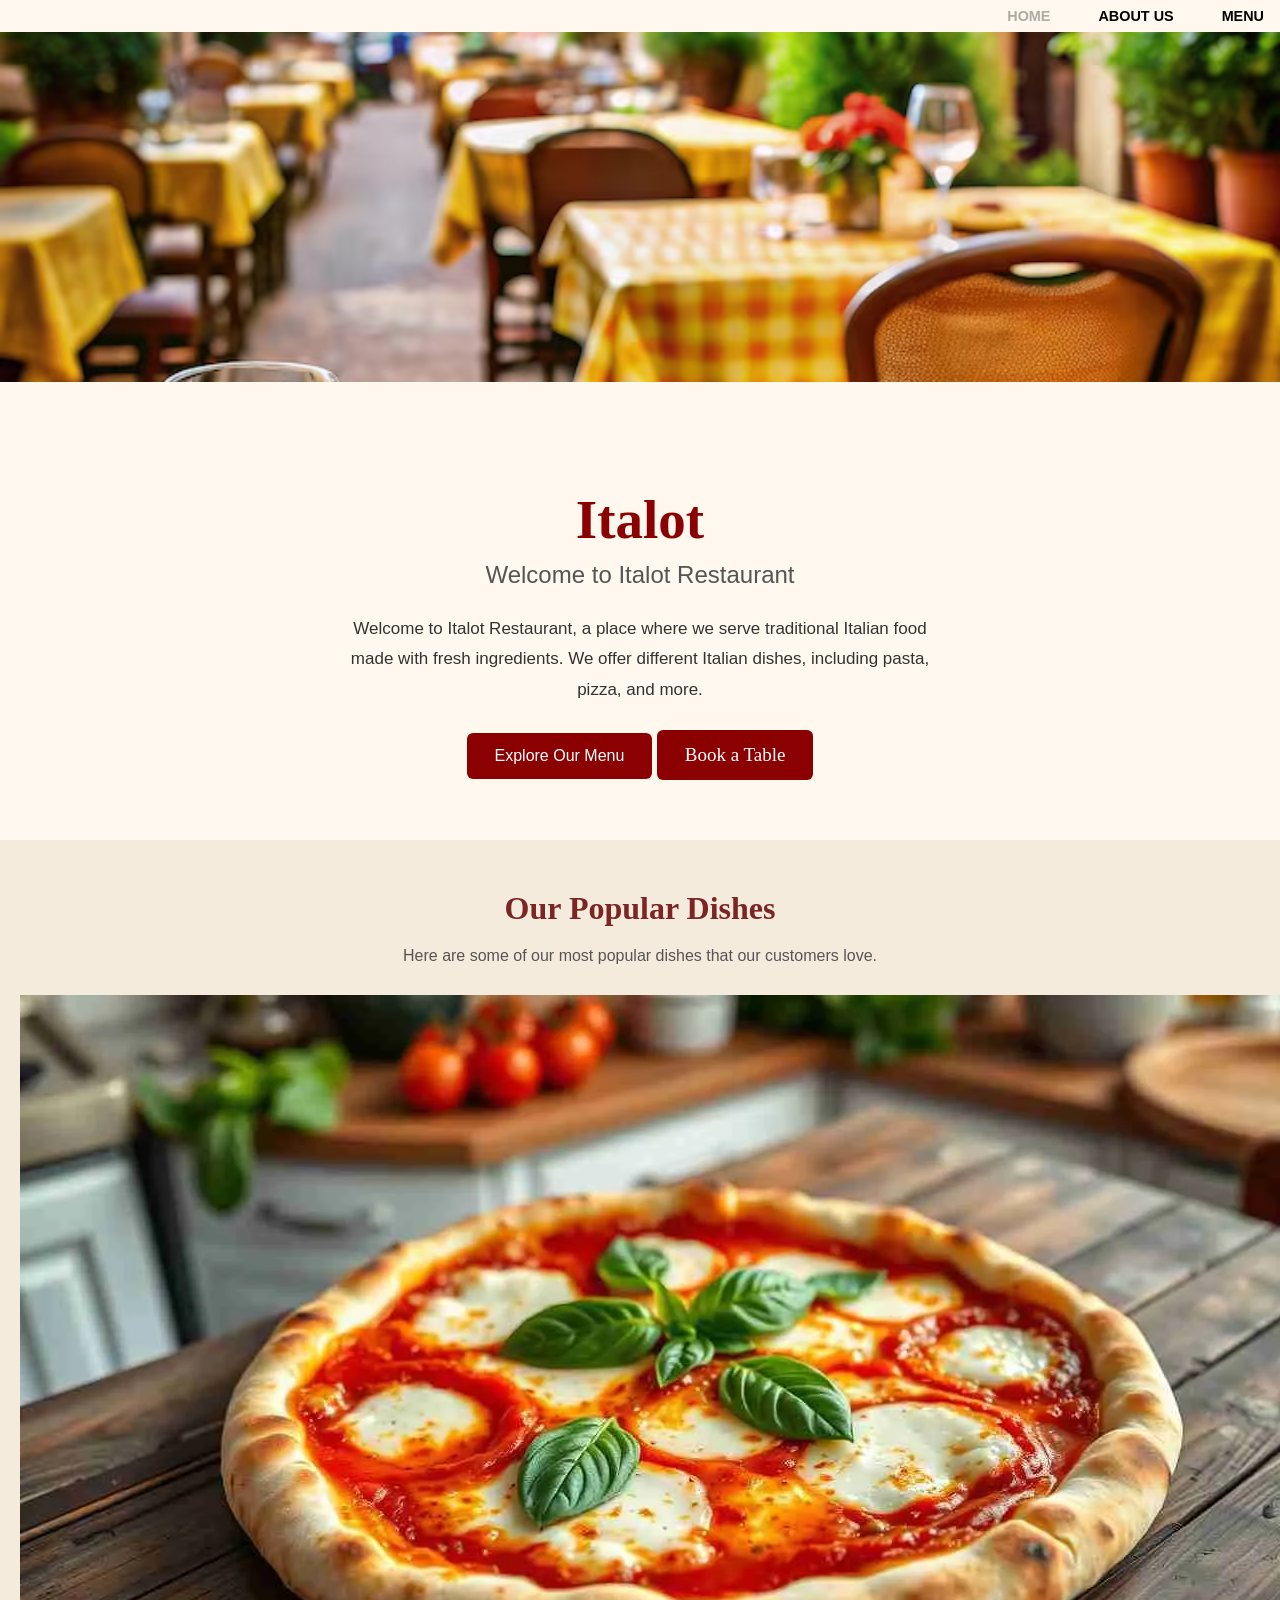
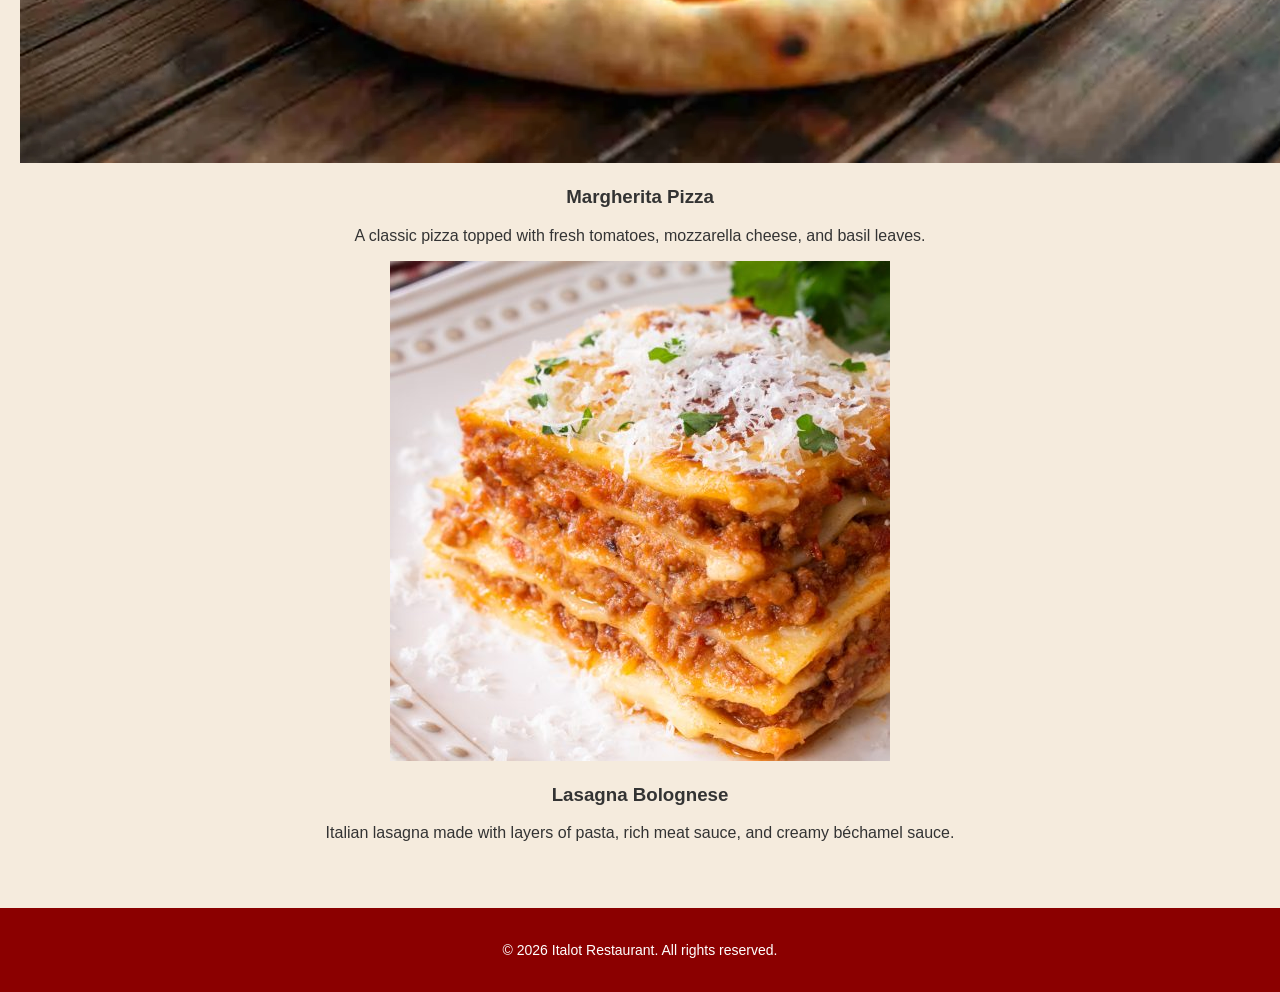
==== index.html @ 68dd1624 "corrigindo merge conflicts com a main, implementando modal de form e alinhando com paleta de cores d" ====
<!DOCTYPE html>
<html lang="en">
<head>
    <meta charset="UTF-8">
    <meta name="viewport" content="width=device-width, initial-scale=1.0">
    <title>Italot Restaurant</title>
    
    <link rel="stylesheet" href="css/nav.css">
    <link rel="stylesheet" href="css/home.css">
    <link rel="stylesheet" href="css/form.css">

    <link rel="icon" type="images/x-icon" href="/images/pizza_icon.png">

</head>
<body>
  <header>
    <div class="wrap bar">
      <nav aria-label="Primary">
        <ul>
            <li><a href="index.html" class="active" aria-current="page">Home</a></li>
            <li><a href="about.html">About us</a></li>
            <li><a href="menu.html">Menu</a></li>
        </ul>
      </nav>
    </div>
  </header>
  <main>
  <img src="images/restaurant.jpg" alt="Italian restaurant" class="restaurant-img">
    <section class="home">
      <h1>Italot</h1>
      <h2>Welcome to Italot Restaurant</h2>
      <p>
        Welcome to Italot Restaurant, a place where we serve traditional Italian food made with fresh ingredients. We offer different Italian dishes, including pasta, pizza, and more.
      </p>
      <a href="menu.html">Explore Our Menu</a>
      <button id="openModalBtn" class="primary-btn">Book a Table</button>

      <!-- The Modal Overlay -->
      <div id="reservationModal" class="modal-overlay hidden">
      <div class="modal-content">
          <button id="closeModalBtn" class="close-btn">&times;</button>
          
          <h2>Book a Table</h2>
          
          <div class="input-group">
          <label for="date">Date</label>
          <input type="date" id="date" value="2026-11-09">
          </div>

          <div class="input-group">
          <label>Party Size</label>
          <div class="party-size-selector">
              <button class="size-btn">1</button>
              <button class="size-btn active">2</button>
              <button class="size-btn">3</button>
              <button class="size-btn">4</button>
              <button class="size-btn">5+</button>
          </div>
          </div>

          <div class="time-slots-container">
          <label>Available Times</label>
          <!-- Time slots will be injected here by JavaScript -->
          <div id="timeGrid" class="time-grid"></div>
          </div>

          <div class="email-group">
              <label>Email Address</label>
              <input type="email" id="notifyEmail" placeholder="Enter your email address" required>
          </div>

          <div class="notify-section">
          <p class="scarcity-text">Can't find your preferred time?</p>
          <button id="notifyBtn" class="action-btn notify">Set a Notify Alert</button>
          </div>
      </div>
      </div>
    </section>

    <section class="featured">
        <h2>Our Popular Dishes</h2>
        <p>
            Here are some of our most popular dishes that our customers love.
        </p>
        <div id = "food">
            <img src="images/pizza.jpg" alt="Margherita Pizza">
            <h3>
                Margherita Pizza
            </h3>
        <p> A classic pizza topped with fresh tomatoes, mozzarella cheese, and basil leaves.</p>

        </div>
        <div id = "food">
          <img src="images/lasagna.jpg" alt="Lasagna Bolognese">
            <h3>
                Lasagna Bolognese
            </h3>
            <p>
                Italian lasagna made with layers of pasta, rich meat sauce, and creamy béchamel sauce.
            </p>
        </div>
    </section>
    </main>
<footer>
  <p>&copy; 2026 Italot Restaurant. All rights reserved.</p>
</footer>

  <script src="../javascript/script.js"></script>
</body>
</html>
---- css/nav.css ----
header {
  position: sticky;
  top: 0;
  z-index: 10;
  background: rgba(18, 16, 22, 0); 
}

nav ul {
  list-style: none;
  margin: 0;
  padding: 0;
  display: flex;
  gap: 1rem;
  flex-wrap: wrap;
  justify-content: flex-end;
  align-items: center;
}

nav a {
  position: relative;
  display: block;
  text-transform: uppercase;
  padding: 8px 16px;
  text-decoration: none;
  font-weight: 600;
  font-size: 0.9rem;
  color: #000000;
}

nav a.active {
  color: #00000050;
}

nav a:hover {
  color: #00000050;
}
---- css/home.css ----
body{
    font-family: Arial, sans-serif;
    margin: 0;
    background-color: #fff8ee;
    color: #333;
}
/*For the restaurant image used on the home page*/
.restaurant-img{
    display: block;
    width: 100%;
    height: 350px;
    object-fit: cover;
}
/*For the Home section*/
.home{
    text-align: center;
    padding: 60px 20px;
}
.home h1{
    font-family: Georgia, serif;
    color: darkred;
    font-size: 55px;
    margin-bottom: 10px;
}
.home h2{
    font-size: 24px;
    font-weight: normal;
    color: #555;
}
.home p{
    line-height: 1.8;
    max-width: 600px;
    margin: 25px auto;
    font-size: 17px;
}
.home a{
    display: inline-block;
    background-color: darkred;
    color: white;
    text-decoration: none;
    padding: 14px 28px;
    border-radius: 6px;
}
.home a:hover{
    background-color: #5a1919;
}
/*For the popular dishes section*/
.featured{
    background-color: #f5ebdd;
    text-align: center;
    padding: 50px 20px;
}
.featured h2{
    color: #7b2525;
    font-size: 32px;
    font-family: Georgia, serif;
}
.featured > p{
    color: #555;
    margin-bottom: 30px;
}
.food {
    display: inline-block;
    background-color: white;
    width: 280px;
    margin: 15px;
    border-radius: 10px;
    overflow: hidden;
    vertical-align: top;
    box-shadow: 0 4px 12px rgba(0, 0, 0, 0.1);
}
.food img {
    display: block;
    width: 100%;
    height: 190px;
    object-fit: cover;
}
.food h3 {
    color: #7b2525;
    margin: 20px 15px 10px;
}
.food p {
    padding: 0 20px 20px;
    line-height: 1.6;
}
/*For the footer section*/
footer{
    background-color: darkred;
    color: white;
    text-align: center;
    padding: 20px;
    font-size: 14px;
}
/* Mobile Design */
@media (max-width: 600px) {
    .restaurant-img{
        height: 220px;
    }
.home {
    padding: 25px 15px;
  }
.home h1{
    font-size: 32px;
}
.home h2{
    font-size: 20px;
}
.food {
    display: block;
    width: auto;
    max-width: 300px;
    margin: 15px auto;
}
nav ul{
    flex-wrap: wrap;
}
}
---- css/form.css ----
/* Base styles */
body { font-family: -apple-system, BlinkMacSystemFont, "Segoe UI", Roboto, sans-serif; }
.primary-btn { padding: 14px 28px; font-size: 19px; background: darkred; color: #fff; border: none; border-radius: 6px; cursor: pointer; font-family: Georgia, serif; }
.primary-btn:hover { background: #5a1919; }

/* Modal Overlay & Positioning */
.modal-overlay {
  position: fixed;
  top: 0; left: 0; width: 100%; height: 100%;
  display: flex;
  align-items: center;
  justify-content: center;
  z-index: 1000;
  opacity: 1;
  transition: opacity 0.3s ease;
}
.modal-overlay.hidden {
  opacity: 0;
  pointer-events: none;
}

/* Modal Box */
.modal-content {
  background: white;
  padding: 30px;
  border-radius: 12px;
  width: 90%;
  max-width: 400px;
  position: relative;
  box-shadow: 0 10px 25px rgba(0,0,0,0.2);
  transform: translateY(0);
  transition: transform 0.3s ease;
}
.modal-overlay.hidden .modal-content {
  transform: translateY(20px);
}

/* Close Button */
.close-btn {
  position: absolute;
  top: 15px; right: 15px;
  background: none; border: none;
  font-size: 1.5rem; color: #666;
  cursor: pointer;
}
.close-btn:hover { color: darkred; }

/* Form Elements */
h2 { margin-top: 0; margin-bottom: 20px; }
.input-group { margin-bottom: 20px; }
.input-group label { display: block; font-weight: 600; margin-bottom: 8px; }
input[type="date"] { width: 100%; padding: 10px; border: 1px solid #ccc; border-radius: 6px; box-sizing: border-box; font-family: inherit; }

.email-group {
    text-align:left;
    margin-top: 30px;
}

.party-size-selector, .time-grid { display: grid; gap: 10px; }
.party-size-selector { grid-template-columns: repeat(5, 1fr); }
.time-grid { grid-template-columns: repeat(3, 1fr); }

button.size-btn, button.time-btn {
  padding: 10px; border: 1px solid #ddd; border-radius: 6px;
  background: white; cursor: pointer; font-weight: 500;
}
button.size-btn.active, button.time-btn.active {
  background: darkred; color: #fff; border-color: darkred;
}
button.time-btn.available:hover { border-color: darkred; }
button.time-btn.sold-out {
  opacity: 0.4; background: #f0f0f0; cursor: not-allowed; text-decoration: line-through;
}

.notify-section { margin-top: 0px; padding-top: 20px; border-top: 1px solid #eee; text-align: center; }
.scarcity-text { font-size: 0.9em; color: #666; margin-bottom: 10px; }
.action-btn.notify { width: 100%; background: darkred; color: white; padding: 12px; border: none; border-radius: 6px; cursor: pointer; }
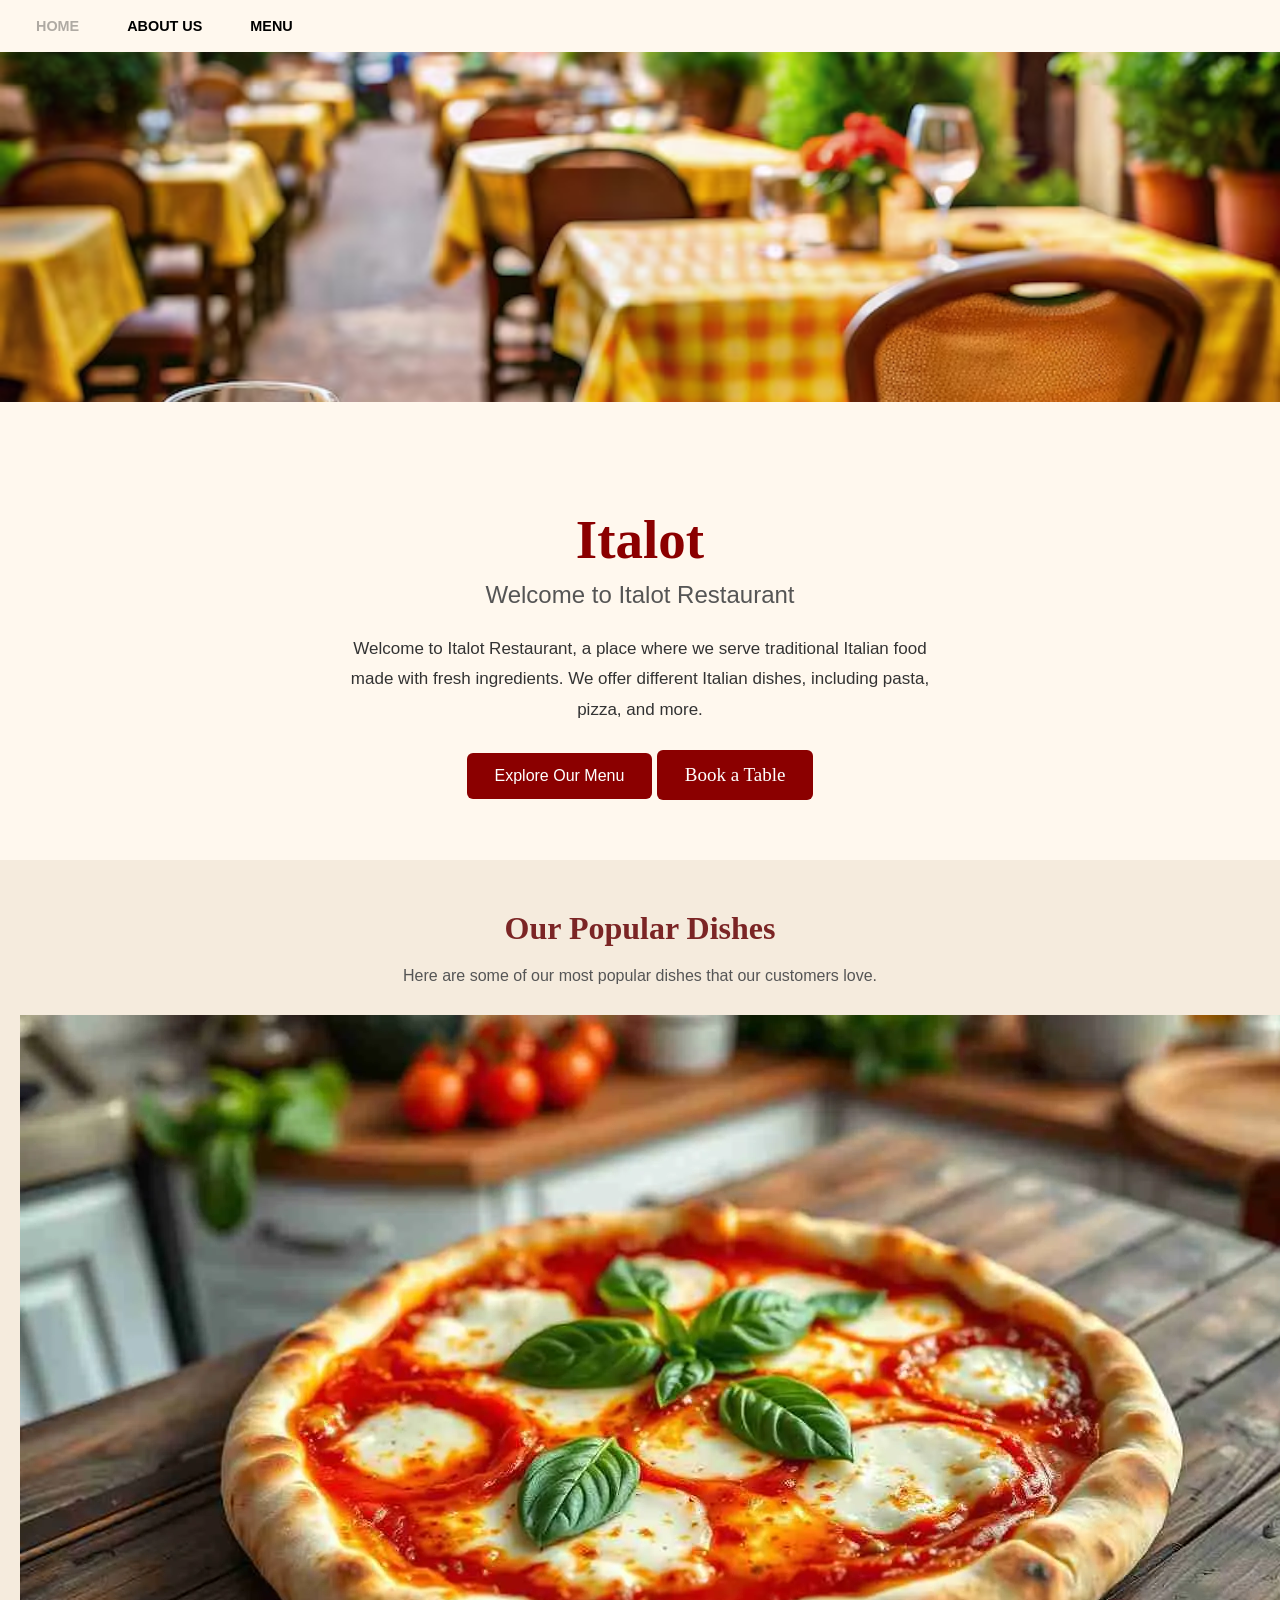
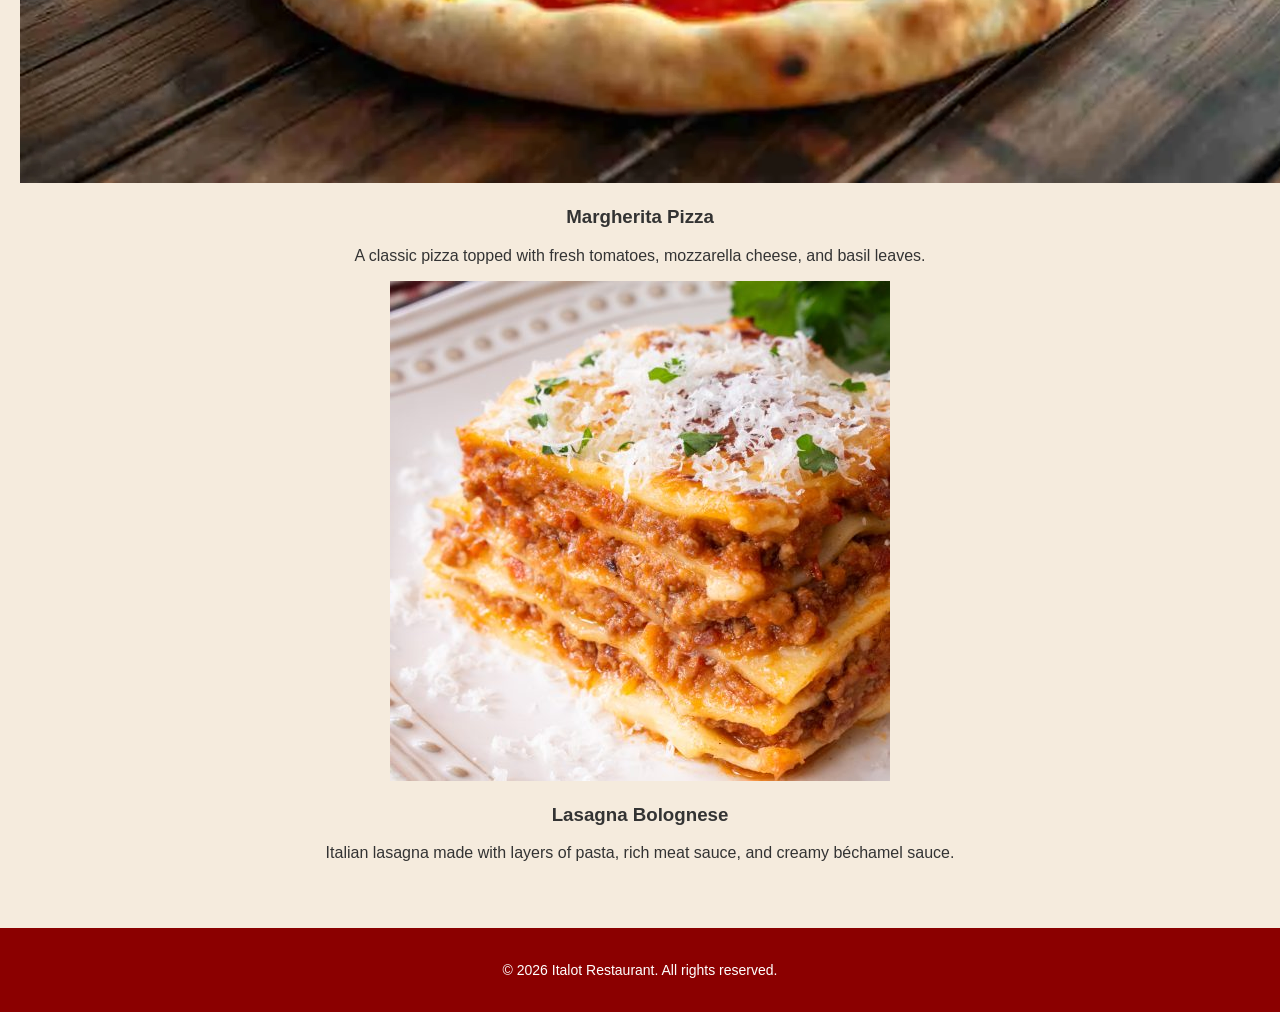
==== commit b42ecda3: "implementando hamburguer menu" ====
--- a/index.html
+++ b/index.html
@@ -15,17 +15,26 @@
 <body>
   <header>
     <div class="wrap bar">
+
+      <button class="hamburger" aria-label="Open menu" aria-expanded="false">
+        <span class="bar-line"></span>
+        <span class="bar-line"></span>
+        <span class="bar-line"></span>
+      </button>
+
       <nav aria-label="Primary">
         <ul>
-            <li><a href="index.html" class="active" aria-current="page">Home</a></li>
-            <li><a href="about.html">About us</a></li>
-            <li><a href="menu.html">Menu</a></li>
+            <li><a href="#home" class="active" aria-current="page">Home</a></li>
+            <li><a href="pages/about.html">About us</a></li>
+            <li><a href="pages/menu.html">Menu</a></li>
         </ul>
       </nav>
     </div>
   </header>
+
+
   <main>
-  <img src="images/restaurant.jpg" alt="Italian restaurant" class="restaurant-img">
+    <img src="images/restaurant.jpg" alt="Italian restaurant" class="restaurant-img">
     <section class="home">
       <h1>Italot</h1>
       <h2>Welcome to Italot Restaurant</h2>
@@ -35,7 +44,6 @@
       <a href="menu.html">Explore Our Menu</a>
       <button id="openModalBtn" class="primary-btn">Book a Table</button>
 
-      <!-- The Modal Overlay -->
       <div id="reservationModal" class="modal-overlay hidden">
       <div class="modal-content">
           <button id="closeModalBtn" class="close-btn">&times;</button>
@@ -60,7 +68,6 @@
 
           <div class="time-slots-container">
           <label>Available Times</label>
-          <!-- Time slots will be injected here by JavaScript -->
           <div id="timeGrid" class="time-grid"></div>
           </div>
 
@@ -100,7 +107,7 @@
             </p>
         </div>
     </section>
-    </main>
+  </main>
 <footer>
   <p>&copy; 2026 Italot Restaurant. All rights reserved.</p>
 </footer>
--- a/css/nav.css
+++ b/css/nav.css
@@ -1,36 +1,97 @@
-header {
-  position: sticky;
-  top: 0;
-  z-index: 10;
-  background: rgba(18, 16, 22, 0); 
-}
-
-nav ul {
-  list-style: none;
-  margin: 0;
-  padding: 0;
-  display: flex;
-  gap: 1rem;
-  flex-wrap: wrap;
-  justify-content: flex-end;
-  align-items: center;
-}
-
-nav a {
-  position: relative;
-  display: block;
-  text-transform: uppercase;
-  padding: 8px 16px;
-  text-decoration: none;
-  font-weight: 600;
-  font-size: 0.9rem;
-  color: #000000;
-}
-
-nav a.active {
-  color: #00000050;
-}
-
-nav a:hover {
-  color: #00000050;
+/* CSS for the desktop navigation */
+header {
+  position: sticky;
+  top: 0;
+  z-index: 10;
+  background: rgba(18, 16, 22, 0); 
+}
+
+.wrap.bar {
+  display: flex;
+  align-items: center;
+  justify-content: space-between;
+  width: 100%;
+  padding: 10px 20px;
+  box-sizing: border-box;
+}
+
+/* styling the navigation menu */
+nav ul {
+  list-style: none;
+  margin: 0;
+  padding: 0;
+  display: flex;
+  gap: 1rem;
+  flex-wrap: wrap;
+  justify-content: flex-end;
+  align-items: center;
+}
+
+nav a {
+  position: relative;
+  display: block;
+  text-transform: uppercase;
+  padding: 8px 16px;
+  text-decoration: none;
+  font-weight: 600;
+  font-size: 0.9rem;
+  color: #000000;
+}
+
+/* adding a hover effect to the nav links and changing the color for active item */
+nav a.active {
+  color: #00000050;
+}
+
+nav a:hover {
+  color: #00000050;
+}
+
+/* hamburger button */
+.hamburger {
+  display: none;
+  background: none;
+  border: none;
+  cursor: pointer;
+  padding: 10px;
+  gap: 5px;
+  flex-direction: column;
+  margin-right: auto;
+}
+
+.hamburger .bar-line {
+  display: block;
+  width: 25px;
+  height: 3px;
+  background-color: black;
+  transition: all 0.3s ease;
+}
+
+/* making the nav system responsive to cell */
+@media (max-width: 768px) {
+  .hamburger {
+    display: flex;
+  }
+
+  nav ul {
+    display: none; 
+    flex-direction: column; 
+    position: absolute;
+    top: 100%; 
+    left: 0;
+    width: 100%;
+    background-color: #ffffff;
+    padding: 20px 0;
+    box-shadow: 0 4px 10px rgba(0,0,0,0.1); 
+  }
+
+  nav ul li {
+    width: 100%;
+    text-align: center;
+    padding: 5px 0;
+  }
+
+  nav ul.ativo {
+    display: flex;
+  }
 }
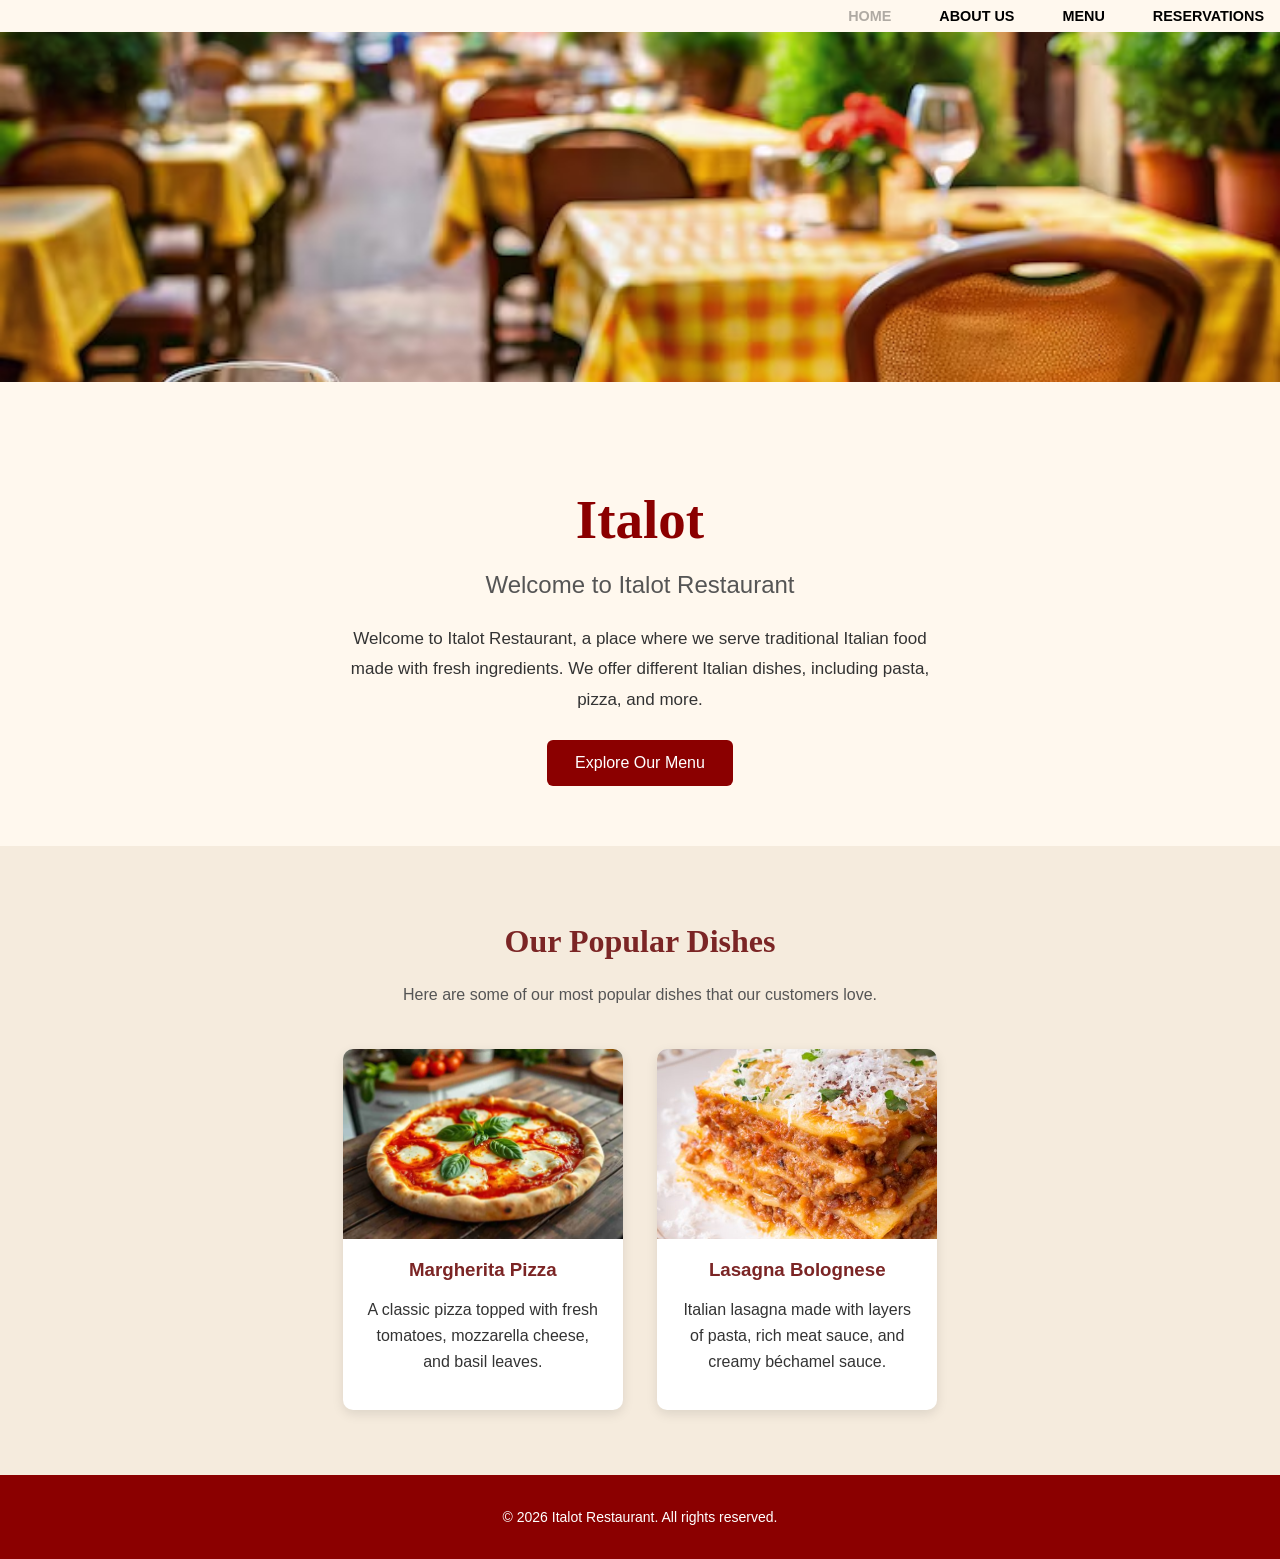
==== commit 8a35d77f: "Update home about and menu pages" ====
--- a/index.html
+++ b/index.html
@@ -3,38 +3,28 @@
 <head>
     <meta charset="UTF-8">
     <meta name="viewport" content="width=device-width, initial-scale=1.0">
-    <title>Italot Restaurant</title>
+    <title>Assignment 1</title>
     
     <link rel="stylesheet" href="css/nav.css">
     <link rel="stylesheet" href="css/home.css">
-    <link rel="stylesheet" href="css/form.css">
-
-    <link rel="icon" type="images/x-icon" href="/images/pizza_icon.png">
 
 </head>
 <body>
   <header>
     <div class="wrap bar">
-
-      <button class="hamburger" aria-label="Open menu" aria-expanded="false">
-        <span class="bar-line"></span>
-        <span class="bar-line"></span>
-        <span class="bar-line"></span>
-      </button>
-
       <nav aria-label="Primary">
         <ul>
-            <li><a href="#home" class="active" aria-current="page">Home</a></li>
-            <li><a href="pages/about.html">About us</a></li>
-            <li><a href="pages/menu.html">Menu</a></li>
+            <li><a href="index.html" class="active" aria-current="page">Home</a></li>
+            <li><a href="about.html">About us</a></li>
+            <li><a href="menu.html">Menu</a></li>
+            <li><a href="form/form.html">Reservations</a></li>
+
         </ul>
       </nav>
     </div>
   </header>
-
-
   <main>
-    <img src="images/restaurant.jpg" alt="Italian restaurant" class="restaurant-img">
+  <img src="images/restaurant.jpg" alt="Italian restaurant" class="restaurant-img">
     <section class="home">
       <h1>Italot</h1>
       <h2>Welcome to Italot Restaurant</h2>
@@ -42,46 +32,6 @@
         Welcome to Italot Restaurant, a place where we serve traditional Italian food made with fresh ingredients. We offer different Italian dishes, including pasta, pizza, and more.
       </p>
       <a href="menu.html">Explore Our Menu</a>
-      <button id="openModalBtn" class="primary-btn">Book a Table</button>
-
-      <div id="reservationModal" class="modal-overlay hidden">
-      <div class="modal-content">
-          <button id="closeModalBtn" class="close-btn">&times;</button>
-          
-          <h2>Book a Table</h2>
-          
-          <div class="input-group">
-          <label for="date">Date</label>
-          <input type="date" id="date" value="2026-11-09">
-          </div>
-
-          <div class="input-group">
-          <label>Party Size</label>
-          <div class="party-size-selector">
-              <button class="size-btn">1</button>
-              <button class="size-btn active">2</button>
-              <button class="size-btn">3</button>
-              <button class="size-btn">4</button>
-              <button class="size-btn">5+</button>
-          </div>
-          </div>
-
-          <div class="time-slots-container">
-          <label>Available Times</label>
-          <div id="timeGrid" class="time-grid"></div>
-          </div>
-
-          <div class="email-group">
-              <label>Email Address</label>
-              <input type="email" id="notifyEmail" placeholder="Enter your email address" required>
-          </div>
-
-          <div class="notify-section">
-          <p class="scarcity-text">Can't find your preferred time?</p>
-          <button id="notifyBtn" class="action-btn notify">Set a Notify Alert</button>
-          </div>
-      </div>
-      </div>
     </section>
 
     <section class="featured">
@@ -89,7 +39,7 @@
         <p>
             Here are some of our most popular dishes that our customers love.
         </p>
-        <div id = "food">
+        <div class = "food">
             <img src="images/pizza.jpg" alt="Margherita Pizza">
             <h3>
                 Margherita Pizza
@@ -97,7 +47,7 @@
         <p> A classic pizza topped with fresh tomatoes, mozzarella cheese, and basil leaves.</p>
 
         </div>
-        <div id = "food">
+        <div class = "food">
           <img src="images/lasagna.jpg" alt="Lasagna Bolognese">
             <h3>
                 Lasagna Bolognese
@@ -107,11 +57,9 @@
             </p>
         </div>
     </section>
-  </main>
+    </main>
 <footer>
   <p>&copy; 2026 Italot Restaurant. All rights reserved.</p>
 </footer>
-
-  <script src="../javascript/script.js"></script>
 </body>
 </html>
--- a/css/nav.css
+++ b/css/nav.css
@@ -1,4 +1,3 @@
-/* CSS for the desktop navigation */
 header {
   position: sticky;
   top: 0;
@@ -6,16 +5,6 @@
   background: rgba(18, 16, 22, 0); 
 }
 
-.wrap.bar {
-  display: flex;
-  align-items: center;
-  justify-content: space-between;
-  width: 100%;
-  padding: 10px 20px;
-  box-sizing: border-box;
-}
-
-/* styling the navigation menu */
 nav ul {
   list-style: none;
   margin: 0;
@@ -38,60 +27,10 @@
   color: #000000;
 }
 
-/* adding a hover effect to the nav links and changing the color for active item */
 nav a.active {
   color: #00000050;
 }
 
 nav a:hover {
   color: #00000050;
-}
-
-/* hamburger button */
-.hamburger {
-  display: none;
-  background: none;
-  border: none;
-  cursor: pointer;
-  padding: 10px;
-  gap: 5px;
-  flex-direction: column;
-  margin-right: auto;
-}
-
-.hamburger .bar-line {
-  display: block;
-  width: 25px;
-  height: 3px;
-  background-color: black;
-  transition: all 0.3s ease;
-}
-
-/* making the nav system responsive to cell */
-@media (max-width: 768px) {
-  .hamburger {
-    display: flex;
-  }
-
-  nav ul {
-    display: none; 
-    flex-direction: column; 
-    position: absolute;
-    top: 100%; 
-    left: 0;
-    width: 100%;
-    background-color: #ffffff;
-    padding: 20px 0;
-    box-shadow: 0 4px 10px rgba(0,0,0,0.1); 
-  }
-
-  nav ul li {
-    width: 100%;
-    text-align: center;
-    padding: 5px 0;
-  }
-
-  nav ul.ativo {
-    display: flex;
-  }
 }
--- a/css/home.css
+++ b/css/home.css
@@ -4,14 +4,14 @@
     background-color: #fff8ee;
     color: #333;
 }
-/*For the restaurant image used on the home page*/
+/*para a image do restaurante na primeira pagina*/
 .restaurant-img{
     display: block;
     width: 100%;
     height: 350px;
     object-fit: cover;
 }
-/*For the Home section*/
+/*para a parte da home page*/
 .home{
     text-align: center;
     padding: 60px 20px;
@@ -44,7 +44,7 @@
 .home a:hover{
     background-color: #5a1919;
 }
-/*For the popular dishes section*/
+/*para a parte de popular dishes*/
 .featured{
     background-color: #f5ebdd;
     text-align: center;
@@ -83,7 +83,7 @@
     padding: 0 20px 20px;
     line-height: 1.6;
 }
-/*For the footer section*/
+/*para a parte footer*/
 footer{
     background-color: darkred;
     color: white;
@@ -91,27 +91,39 @@
     padding: 20px;
     font-size: 14px;
 }
-/* Mobile Design */
+.restaurant-img, .food img {
+    max-width: 100%;
+}
+
+.food {
+    box-sizing: border-box;
+}
+/* Design pro Cell */
 @media (max-width: 600px) {
-    .restaurant-img{
+    .restaurant-img {
         height: 220px;
     }
-.home {
-    padding: 25px 15px;
-  }
-.home h1{
-    font-size: 32px;
-}
-.home h2{
-    font-size: 20px;
-}
-.food {
-    display: block;
-    width: auto;
-    max-width: 300px;
-    margin: 15px auto;
-}
-nav ul{
-    flex-wrap: wrap;
-}
+
+    .home {
+        padding: 25px 15px;
+    }
+
+    .home h1 {
+        font-size: 32px;
+    }
+
+    .home h2 {
+        font-size: 20px;
+    }
+
+    .food {
+        display: block;
+        width: 100%;
+        max-width: 300px;
+        margin: 15px auto;
+    }
+
+    nav ul {
+        flex-wrap: wrap;
+    }
 }
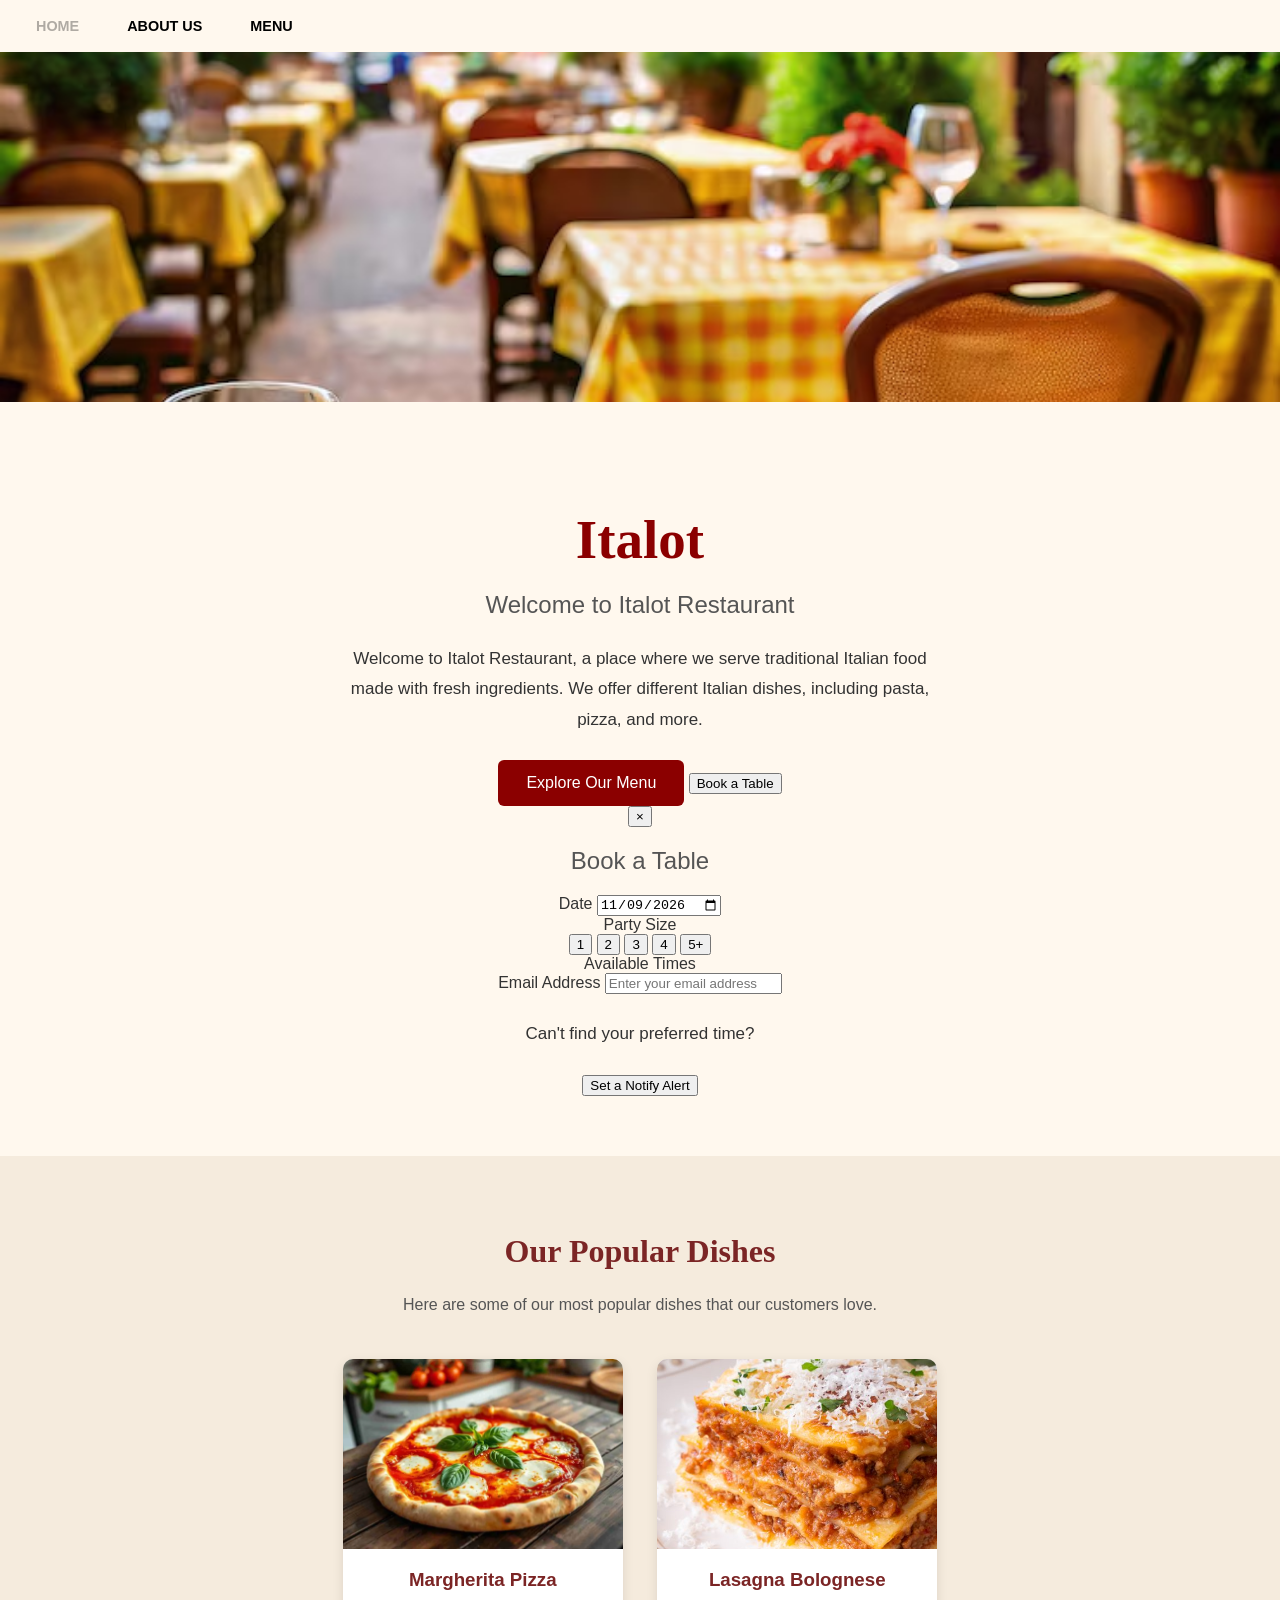
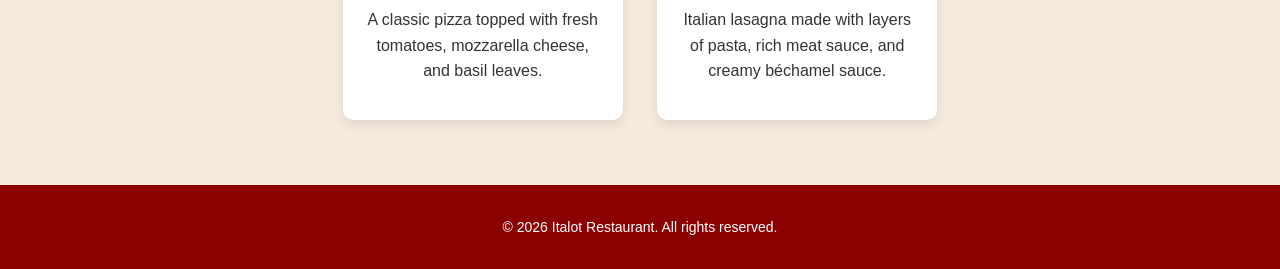
==== commit 5e6bcac1: "corrigindo conflict vindo da main" ====
--- a/index.html
+++ b/index.html
@@ -12,19 +12,26 @@
 <body>
   <header>
     <div class="wrap bar">
+
+      <button class="hamburger" aria-label="Open menu" aria-expanded="false">
+        <span class="bar-line"></span>
+        <span class="bar-line"></span>
+        <span class="bar-line"></span>
+      </button>
+
       <nav aria-label="Primary">
         <ul>
             <li><a href="index.html" class="active" aria-current="page">Home</a></li>
-            <li><a href="about.html">About us</a></li>
-            <li><a href="menu.html">Menu</a></li>
-            <li><a href="form/form.html">Reservations</a></li>
-
+            <li><a href="pages/about.html">About us</a></li>
+            <li><a href="pages/menu.html">Menu</a></li>
         </ul>
       </nav>
     </div>
   </header>
+
+
   <main>
-  <img src="images/restaurant.jpg" alt="Italian restaurant" class="restaurant-img">
+    <img src="images/restaurant.jpg" alt="Italian restaurant" class="restaurant-img">
     <section class="home">
       <h1>Italot</h1>
       <h2>Welcome to Italot Restaurant</h2>
@@ -32,6 +39,46 @@
         Welcome to Italot Restaurant, a place where we serve traditional Italian food made with fresh ingredients. We offer different Italian dishes, including pasta, pizza, and more.
       </p>
       <a href="menu.html">Explore Our Menu</a>
+      <button id="openModalBtn" class="primary-btn">Book a Table</button>
+
+      <div id="reservationModal" class="modal-overlay hidden">
+      <div class="modal-content">
+          <button id="closeModalBtn" class="close-btn">&times;</button>
+          
+          <h2>Book a Table</h2>
+          
+          <div class="input-group">
+          <label for="date">Date</label>
+          <input type="date" id="date" value="2026-11-09">
+          </div>
+
+          <div class="input-group">
+          <label>Party Size</label>
+          <div class="party-size-selector">
+              <button class="size-btn">1</button>
+              <button class="size-btn active">2</button>
+              <button class="size-btn">3</button>
+              <button class="size-btn">4</button>
+              <button class="size-btn">5+</button>
+          </div>
+          </div>
+
+          <div class="time-slots-container">
+          <label>Available Times</label>
+          <div id="timeGrid" class="time-grid"></div>
+          </div>
+
+          <div class="email-group">
+              <label>Email Address</label>
+              <input type="email" id="notifyEmail" placeholder="Enter your email address" required>
+          </div>
+
+          <div class="notify-section">
+          <p class="scarcity-text">Can't find your preferred time?</p>
+          <button id="notifyBtn" class="action-btn notify">Set a Notify Alert</button>
+          </div>
+      </div>
+      </div>
     </section>
 
     <section class="featured">
@@ -57,7 +104,7 @@
             </p>
         </div>
     </section>
-    </main>
+  </main>
 <footer>
   <p>&copy; 2026 Italot Restaurant. All rights reserved.</p>
 </footer>
--- a/css/nav.css
+++ b/css/nav.css
@@ -1,3 +1,4 @@
+/* CSS for the desktop navigation */
 header {
   position: sticky;
   top: 0;
@@ -5,6 +6,16 @@
   background: rgba(18, 16, 22, 0); 
 }
 
+.wrap.bar {
+  display: flex;
+  align-items: center;
+  justify-content: space-between;
+  width: 100%;
+  padding: 10px 20px;
+  box-sizing: border-box;
+}
+
+/* styling the navigation menu */
 nav ul {
   list-style: none;
   margin: 0;
@@ -27,10 +38,60 @@
   color: #000000;
 }
 
+/* adding a hover effect to the nav links and changing the color for active item */
 nav a.active {
   color: #00000050;
 }
 
 nav a:hover {
   color: #00000050;
+}
+
+/* hamburger button */
+.hamburger {
+  display: none;
+  background: none;
+  border: none;
+  cursor: pointer;
+  padding: 10px;
+  gap: 5px;
+  flex-direction: column;
+  margin-right: auto;
+}
+
+.hamburger .bar-line {
+  display: block;
+  width: 25px;
+  height: 3px;
+  background-color: black;
+  transition: all 0.3s ease;
+}
+
+/* making the nav system responsive to cell */
+@media (max-width: 768px) {
+  .hamburger {
+    display: flex;
+  }
+
+  nav ul {
+    display: none; 
+    flex-direction: column; 
+    position: absolute;
+    top: 100%; 
+    left: 0;
+    width: 100%;
+    background-color: #ffffff;
+    padding: 20px 0;
+    box-shadow: 0 4px 10px rgba(0,0,0,0.1); 
+  }
+
+  nav ul li {
+    width: 100%;
+    text-align: center;
+    padding: 5px 0;
+  }
+
+  nav ul.ativo {
+    display: flex;
+  }
 }
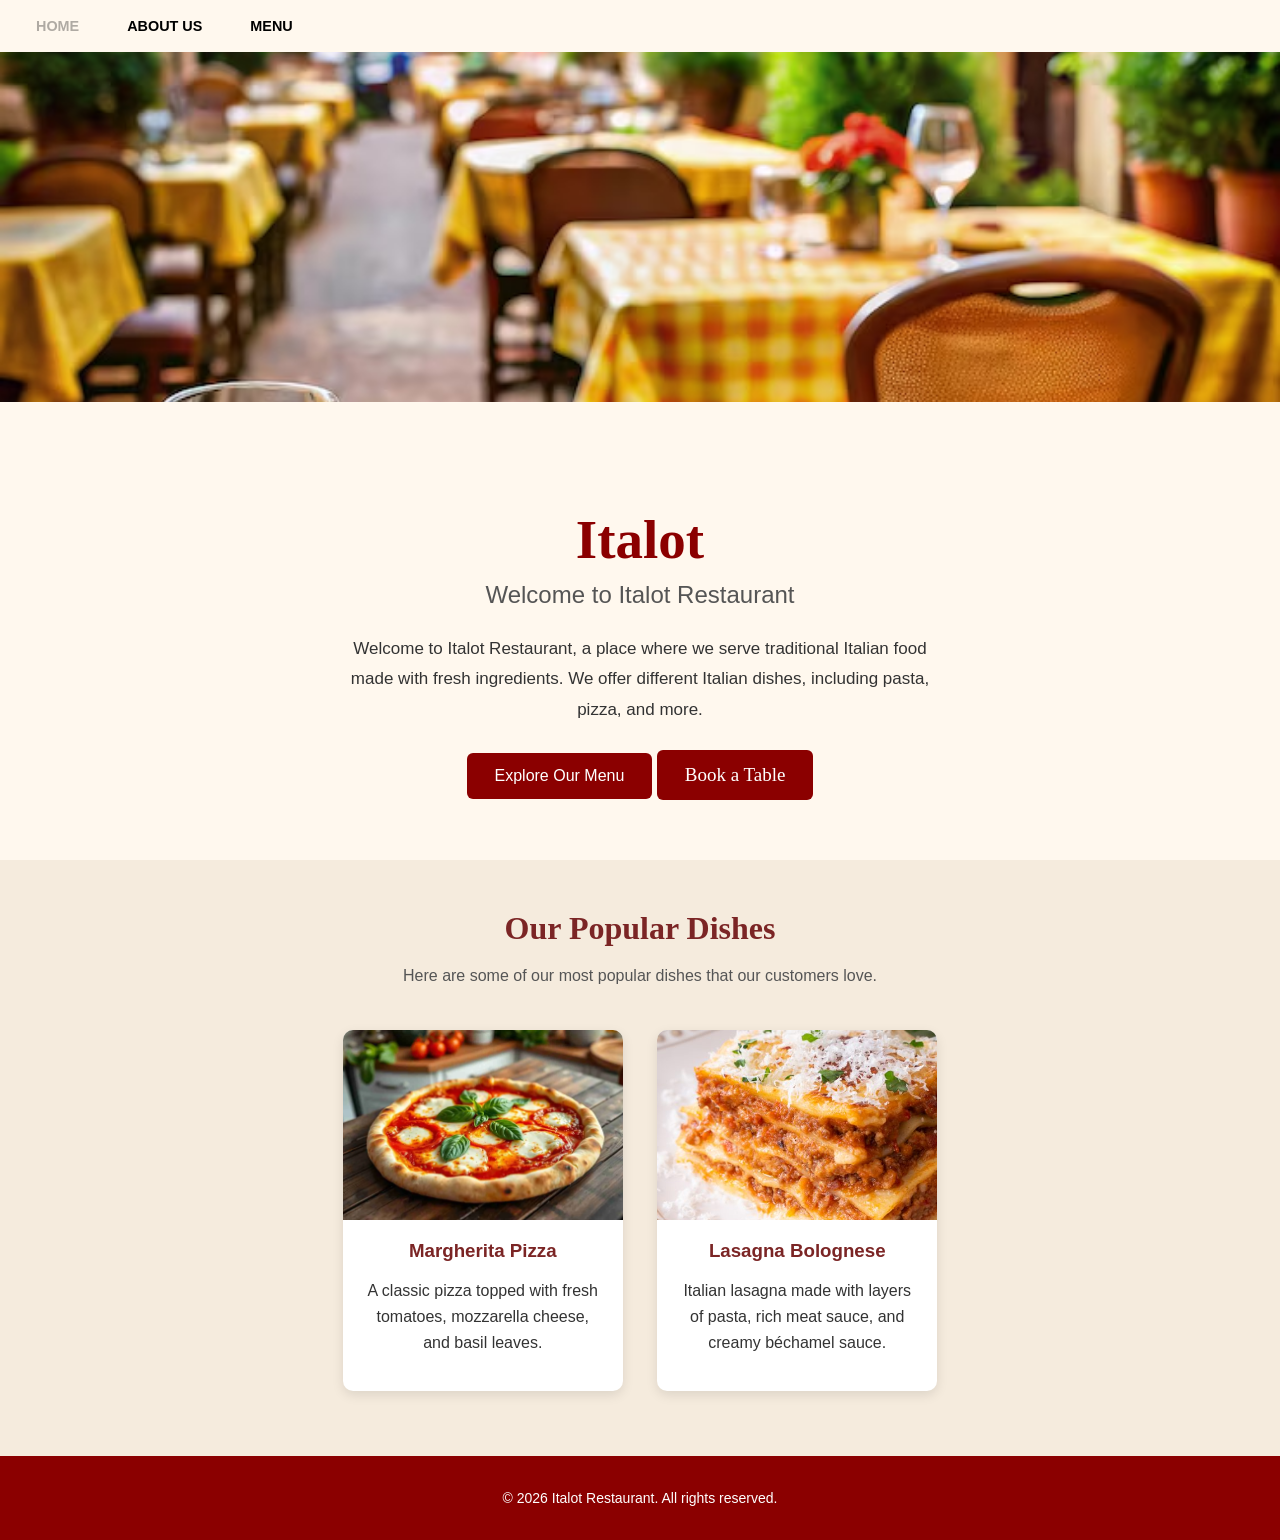
==== commit b779b187: "corrigindo script de navegacao - separando da logica do modal" ====
--- a/index.html
+++ b/index.html
@@ -3,11 +3,13 @@
 <head>
     <meta charset="UTF-8">
     <meta name="viewport" content="width=device-width, initial-scale=1.0">
-    <title>Assignment 1</title>
+    <title>Italot Restaurant</title>
     
     <link rel="stylesheet" href="css/nav.css">
     <link rel="stylesheet" href="css/home.css">
+    <link rel="stylesheet" href="css/form.css">
 
+    <link rel="icon" type="images/x-icon" href="/images/pizza_icon.png">
 </head>
 <body>
   <header>
@@ -38,7 +40,7 @@
       <p>
         Welcome to Italot Restaurant, a place where we serve traditional Italian food made with fresh ingredients. We offer different Italian dishes, including pasta, pizza, and more.
       </p>
-      <a href="menu.html">Explore Our Menu</a>
+      <a href="pages/menu.html">Explore Our Menu</a>
       <button id="openModalBtn" class="primary-btn">Book a Table</button>
 
       <div id="reservationModal" class="modal-overlay hidden">
@@ -108,5 +110,8 @@
 <footer>
   <p>&copy; 2026 Italot Restaurant. All rights reserved.</p>
 </footer>
+
+  <script src="../javascript/script.js"></script>
+  <script src="../javascript/nav.js"></script>
 </body>
 </html>
--- a/css/form.css
+++ b/css/form.css
@@ -0,0 +1,77 @@
+/* Base styles */
+body { font-family: -apple-system, BlinkMacSystemFont, "Segoe UI", Roboto, sans-serif; }
+.primary-btn { padding: 14px 28px; font-size: 19px; background: darkred; color: #fff; border: none; border-radius: 6px; cursor: pointer; font-family: Georgia, serif; }
+.primary-btn:hover { background: #5a1919; }
+
+/* Modal Overlay & Positioning */
+.modal-overlay {
+  position: fixed;
+  top: 0; left: 0; width: 100%; height: 100%;
+  display: flex;
+  align-items: center;
+  justify-content: center;
+  z-index: 1000;
+  opacity: 1;
+  transition: opacity 0.3s ease;
+}
+.modal-overlay.hidden {
+  opacity: 0;
+  pointer-events: none;
+}
+
+/* Modal Box */
+.modal-content {
+  background: white;
+  padding: 30px;
+  border-radius: 12px;
+  width: 90%;
+  max-width: 400px;
+  position: relative;
+  box-shadow: 0 10px 25px rgba(0,0,0,0.2);
+  transform: translateY(0);
+  transition: transform 0.3s ease;
+}
+.modal-overlay.hidden .modal-content {
+  transform: translateY(20px);
+}
+
+/* Close Button */
+.close-btn {
+  position: absolute;
+  top: 15px; right: 15px;
+  background: none; border: none;
+  font-size: 1.5rem; color: #666;
+  cursor: pointer;
+}
+.close-btn:hover { color: darkred; }
+
+/* Form Elements */
+h2 { margin-top: 0; margin-bottom: 20px; }
+.input-group { margin-bottom: 20px; }
+.input-group label { display: block; font-weight: 600; margin-bottom: 8px; }
+input[type="date"] { width: 100%; padding: 10px; border: 1px solid #ccc; border-radius: 6px; box-sizing: border-box; font-family: inherit; }
+
+.email-group {
+    text-align:left;
+    margin-top: 30px;
+}
+
+.party-size-selector, .time-grid { display: grid; gap: 10px; }
+.party-size-selector { grid-template-columns: repeat(5, 1fr); }
+.time-grid { grid-template-columns: repeat(3, 1fr); }
+
+button.size-btn, button.time-btn {
+  padding: 10px; border: 1px solid #ddd; border-radius: 6px;
+  background: white; cursor: pointer; font-weight: 500;
+}
+button.size-btn.active, button.time-btn.active {
+  background: darkred; color: #fff; border-color: darkred;
+}
+button.time-btn.available:hover { border-color: darkred; }
+button.time-btn.sold-out {
+  opacity: 0.4; background: #f0f0f0; cursor: not-allowed; text-decoration: line-through;
+}
+
+.notify-section { margin-top: 0px; padding-top: 20px; border-top: 1px solid #eee; text-align: center; }
+.scarcity-text { font-size: 0.9em; color: #666; margin-bottom: 10px; }
+.action-btn.notify { width: 100%; background: darkred; color: white; padding: 12px; border: none; border-radius: 6px; cursor: pointer; }
